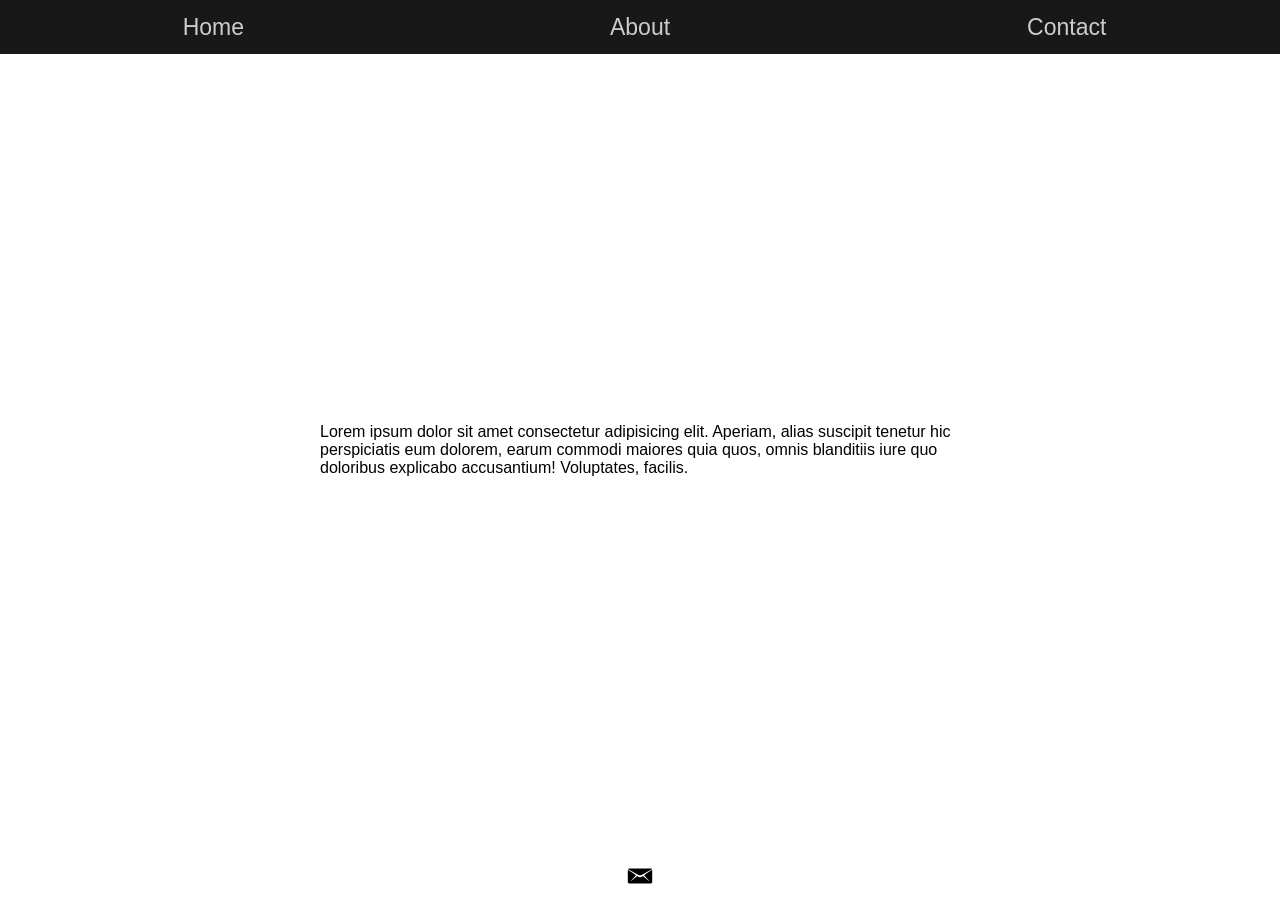
==== src/assets/index.html @ e3f778fc "batman" ====
<!doctype html>
<html lang="en">

<head>
    <meta charset="utf-8">
    <meta name="viewport" content="width=device-width,initial-scale=1">
    <title>Site</title>
    <link rel="stylesheet" type="text/css" href="style.css">
    <script defer src="script.js"></script>
</head>

<body>
    <ul id="header">
        <a id="home_btn">Home</a>
        <a id="about_btn">About</a>
        <a id="contact_btn">Contact</a>
    </ul>
    <div id="home" class="content">
        Lorem ipsum dolor sit amet consectetur adipisicing elit. Aperiam, alias suscipit tenetur hic perspiciatis eum dolorem, earum commodi maiores quia quos, omnis blanditiis iure quo doloribus explicabo accusantium! Voluptates, facilis.
    </div>
    <div id="about" hidden="true" class="content">
        Lorem ipsum dolor sit amet consectetur adipisicing elit. Aperiam, alias suscipit tenetur hic perspiciatis eum dolorem, earum commodi maiores quia quos, omnis blanditiis iure quo doloribus explicabo accusantium! Voluptates, facilis.
    </div>
    <div id="contact" hidden="true" class="content">
        Lorem ipsum dolor sit amet consectetur adipisicing elit. Aperiam, alias suscipit tenetur hic perspiciatis eum dolorem, earum commodi maiores quia quos, omnis blanditiis iure quo doloribus explicabo accusantium! Voluptates, facilis.
    </div>
    <div id="footer">
        <a id="email" href="mailto:marius@mariusalexandersen.no"><img src="email_icon.svg"></a>
    </div>
</body>

</html>
---- src/assets/style.css ----
:root {
    --main-color: #009900;
    --secondary-color: #003300;
    --text-color: #CCCCCC;
    --main-background-color: #333333;
    --blog-background-color: #555555;
    --blog-background-secondary: #AAAAAA;
    --secondary-background-color: #181818;
    --tertiary-background-color: #e7e7e7;
    --font-size: 20;
    --invert: 1;
}

html,
body {
    margin: 0;
    scrollbar-width: none;
    -ms-overflow-style: none;
}

body::-webkit-scrollbar {
    display: none;
}

body {
    display: flex;
    justify-content: center;
    height: 100vh;
    margin: 0;
    font-family: sans-serif;
    font-size: var(--font-size);
    flex-direction: column;
    flex-wrap: nowrap;
    align-content: center;
    align-items: center;
}

div.content {
    width: 50%;
}


ul a {
    color: var(--text-color);
    font-size: 23px;
    height: 100%;
    width: 50%;
    display: flex;
    justify-content: center;
    align-items: center;
    cursor: pointer;
}

ul a:hover {
    background-color: var(--main-color);
}

ul {
    padding: 0;
    margin-top: 0px;
    margin-bottom: 0px;
    background-color: var(--secondary-background-color);
    position: fixed;
    top: 0px;
    width: 100%;
    height: 6%;
    display: flex;
}

#footer {
    display: flex;
    flex-direction: row;
    align-items: center;
    position: fixed;
    bottom: 0;
}

#footer a {
    margin: 5px;
}

#email img {
    width: 30px;
    height: 30px;
}
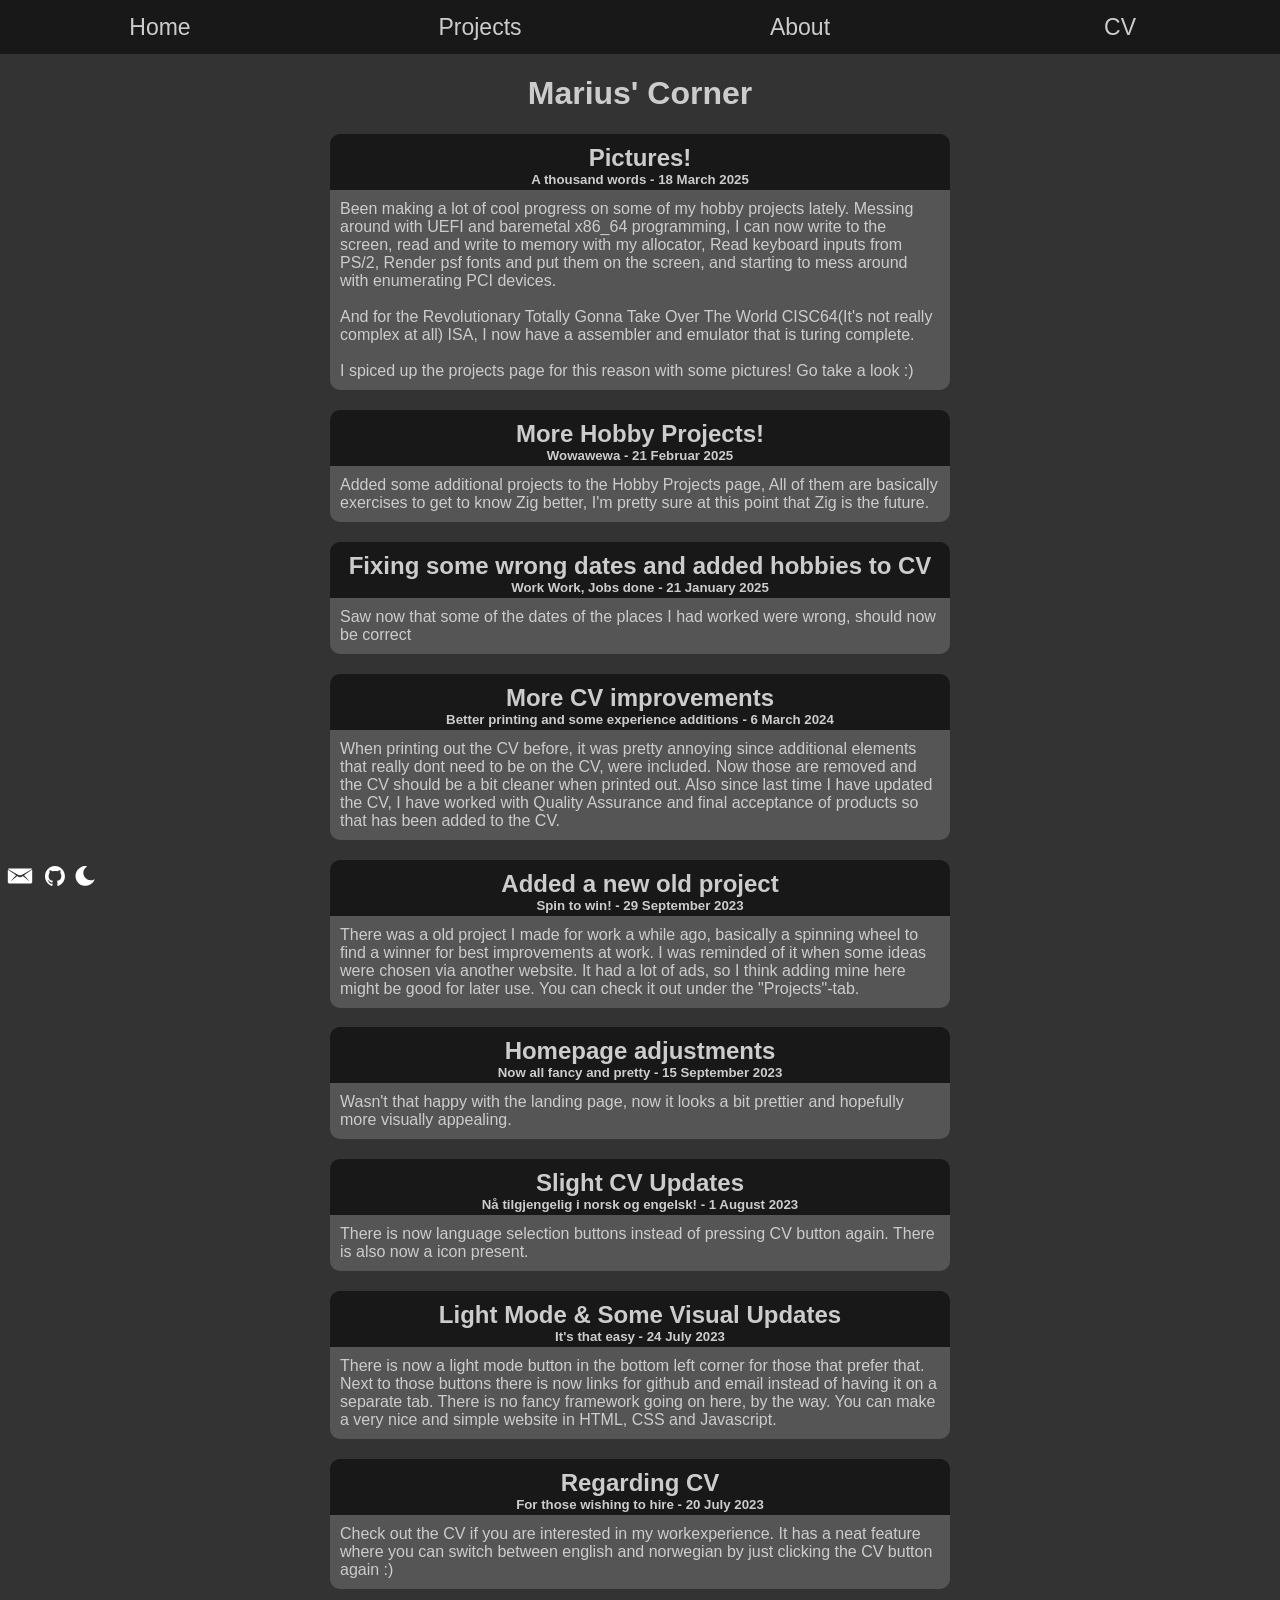
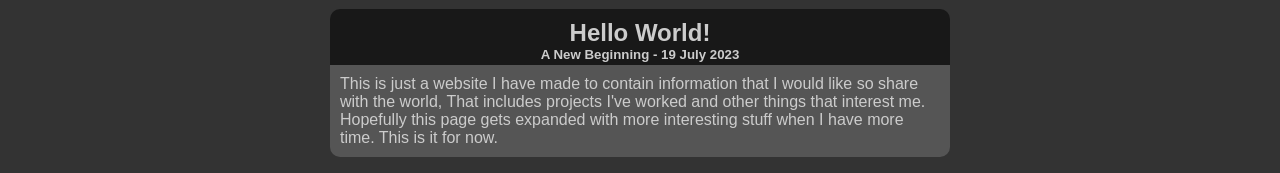
==== commit 46740ad5: "using my website now" ====
--- a/src/assets/index.html
+++ b/src/assets/index.html
@@ -1,31 +1,32 @@
-<!doctype html>
+<!DOCTYPE html>
 <html lang="en">
 
 <head>
-    <meta charset="utf-8">
-    <meta name="viewport" content="width=device-width,initial-scale=1">
-    <title>Site</title>
+    <meta charset="UTF-8">
+    <meta name="viewport" content="width=device-width, initial-scale=1.0">
     <link rel="stylesheet" type="text/css" href="style.css">
+    <link rel="apple-touch-icon" sizes="180x180" href="/apple-touch-icon.png">
+    <link rel="icon" type="image/png" sizes="32x32" href="/favicon-32x32.png">
+    <link rel="icon" type="image/png" sizes="16x16" href="/favicon-16x16.png">
+    <link rel="manifest" href="/site.webmanifest">
     <script defer src="script.js"></script>
+    <title>Marius' Website</title>
 </head>
 
 <body>
     <ul id="header">
-        <a id="home_btn">Home</a>
-        <a id="about_btn">About</a>
-        <a id="contact_btn">Contact</a>
+        <a id="home">Home</a>
+        <a id="projects">Projects</a>
+        <a id="about">About</a>
+        <a id="cv">CV</a>
     </ul>
-    <div id="home" class="content">
-        Lorem ipsum dolor sit amet consectetur adipisicing elit. Aperiam, alias suscipit tenetur hic perspiciatis eum dolorem, earum commodi maiores quia quos, omnis blanditiis iure quo doloribus explicabo accusantium! Voluptates, facilis.
-    </div>
-    <div id="about" hidden="true" class="content">
-        Lorem ipsum dolor sit amet consectetur adipisicing elit. Aperiam, alias suscipit tenetur hic perspiciatis eum dolorem, earum commodi maiores quia quos, omnis blanditiis iure quo doloribus explicabo accusantium! Voluptates, facilis.
-    </div>
-    <div id="contact" hidden="true" class="content">
-        Lorem ipsum dolor sit amet consectetur adipisicing elit. Aperiam, alias suscipit tenetur hic perspiciatis eum dolorem, earum commodi maiores quia quos, omnis blanditiis iure quo doloribus explicabo accusantium! Voluptates, facilis.
+    <div id="content">
+
     </div>
     <div id="footer">
         <a id="email" href="mailto:marius@mariusalexandersen.no"><img src="email_icon.svg"></a>
+        <a id="github" href="https://github.com/Mariuspersen/"><img src="github-mark.svg"></a>
+        <a id="darkmode" style="cursor: pointer;"> <img src="dark-mode.svg"></a>
     </div>
 </body>
 
--- a/src/assets/style.css
+++ b/src/assets/style.css
@@ -7,7 +7,6 @@
     --blog-background-secondary: #AAAAAA;
     --secondary-background-color: #181818;
     --tertiary-background-color: #e7e7e7;
-    --font-size: 20;
     --invert: 1;
 }
 
@@ -24,21 +23,40 @@
 
 body {
     display: flex;
-    justify-content: center;
-    height: 100vh;
-    margin: 0;
-    font-family: sans-serif;
-    font-size: var(--font-size);
     flex-direction: column;
-    flex-wrap: nowrap;
-    align-content: center;
-    align-items: center;
-}
-
-div.content {
-    width: 50%;
-}
-
+    padding: 0;
+    margin: 0;
+    color: var(--text-color);
+    background-color: var(--main-background-color);
+    font-family: 'Trebuchet MS', 'Lucida Sans Unicode', 'Lucida Grande', 'Lucida Sans', Arial, sans-serif;
+    font-size: 14;
+    -ms-overflow-style: none;
+    /* IE and Edge */
+    scrollbar-width: none;
+    /* Firefox */
+
+}
+
+iframe {
+    border: none;
+    padding: 0;
+    margin: 0;
+    width: 100%;
+    overflow: hidden;
+}
+
+#content {
+    margin-top: 6vh;
+}
+
+div a {
+    text-decoration: underline;
+    cursor: pointer;
+}
+
+a {
+    color: var(--text-color);
+}
 
 ul a {
     color: var(--text-color);
@@ -67,6 +85,24 @@
     display: flex;
 }
 
+h1,
+h2,
+h5 {
+    align-self: center;
+    text-align: center;
+    margin-left: auto;
+    margin-right: auto;
+    width: 40%;
+}
+
+p {
+    align-self: center;
+    text-align: center;
+    margin-left: auto;
+    margin-right: auto;
+    width: 40%;
+}
+
 #footer {
     display: flex;
     flex-direction: row;
@@ -79,8 +115,142 @@
     margin: 5px;
 }
 
+#github img {
+    width: 20px;
+    height: 20px;
+    filter: invert(var(--invert));
+}
+
 #email img {
     width: 30px;
     height: 30px;
-}
-
+    filter: invert(var(--invert));
+}
+
+#darkmode {
+    margin-right: auto;
+}
+
+#darkmode img {
+    width: 20px;
+    height: 20px;
+    filter: invert(var(--invert));
+}
+
+.cv {
+    display: flex;
+    flex-direction: row;
+    flex-wrap: wrap;
+    align-content: stretch;
+    align-items: stretch;
+    justify-content: center;
+}
+
+.cv div {
+    padding: 10px;
+    margin: 10px
+}
+
+.cv div {
+    border: 5px solid;
+    border-radius: 10px;
+    background-color: var(--secondary-background-color);
+    border-color: var(--secondary-background-color);
+}
+
+.cv p,
+div h2,
+#blog h5,
+div p {
+    width: 600px;
+}
+
+.cv img {
+    width: 600px;
+}
+
+@media (max-width: 700px) {
+    .cv p,
+    div h2,
+    #blog h5,
+    div p {
+        width: 250px;
+    }
+    .cv img {
+        width: 250px;
+    }
+}
+
+@media (max-width: 820px) {
+    #footer {
+        flex-direction: column;
+    }
+}
+
+@media print {
+    #footer, #header, #lang-eng, #lang-nor {
+        display: none;
+    }
+
+}
+
+
+.cv div h2 {
+    margin: 0;
+    align-self: center;
+    text-align: left;
+
+}
+
+.cv div p {
+    margin: 0;
+    align-self: center;
+    text-align: left;
+}
+
+.cv p {
+    margin: 0;
+    align-self: center;
+    text-align: left;
+}
+
+#lang-eng, #lang-nor {
+    padding: 20px;
+    height: 24px;
+    cursor: pointer;
+}
+
+.cv h2 a {
+    text-decoration: none;
+}
+
+#blog h2 {
+    text-align: center;
+    background-color: var(--secondary-background-color);
+    border-radius: 10px 10px 0px 0px;
+    padding-left: 10px;
+    padding-right: 10px;
+    padding-top: 10px;
+    padding-bottom: 0px;
+    margin-bottom: 0;
+}
+
+#blog p {
+    text-align: left;
+    color: var(--text-color);
+    background-color: var(--blog-background-color);
+    border-radius: 0px 0px 10px 10px;
+    margin-top: 0;
+    padding: 10px;
+}
+
+#blog h5 {
+    text-align: center;
+    background-color: var(--secondary-background-color);
+    margin-top: 0px;
+    margin-bottom: 0px;
+    padding-left: 10px;
+    padding-right: 10px;
+    padding-bottom: 3px;
+    display: block;
+}
